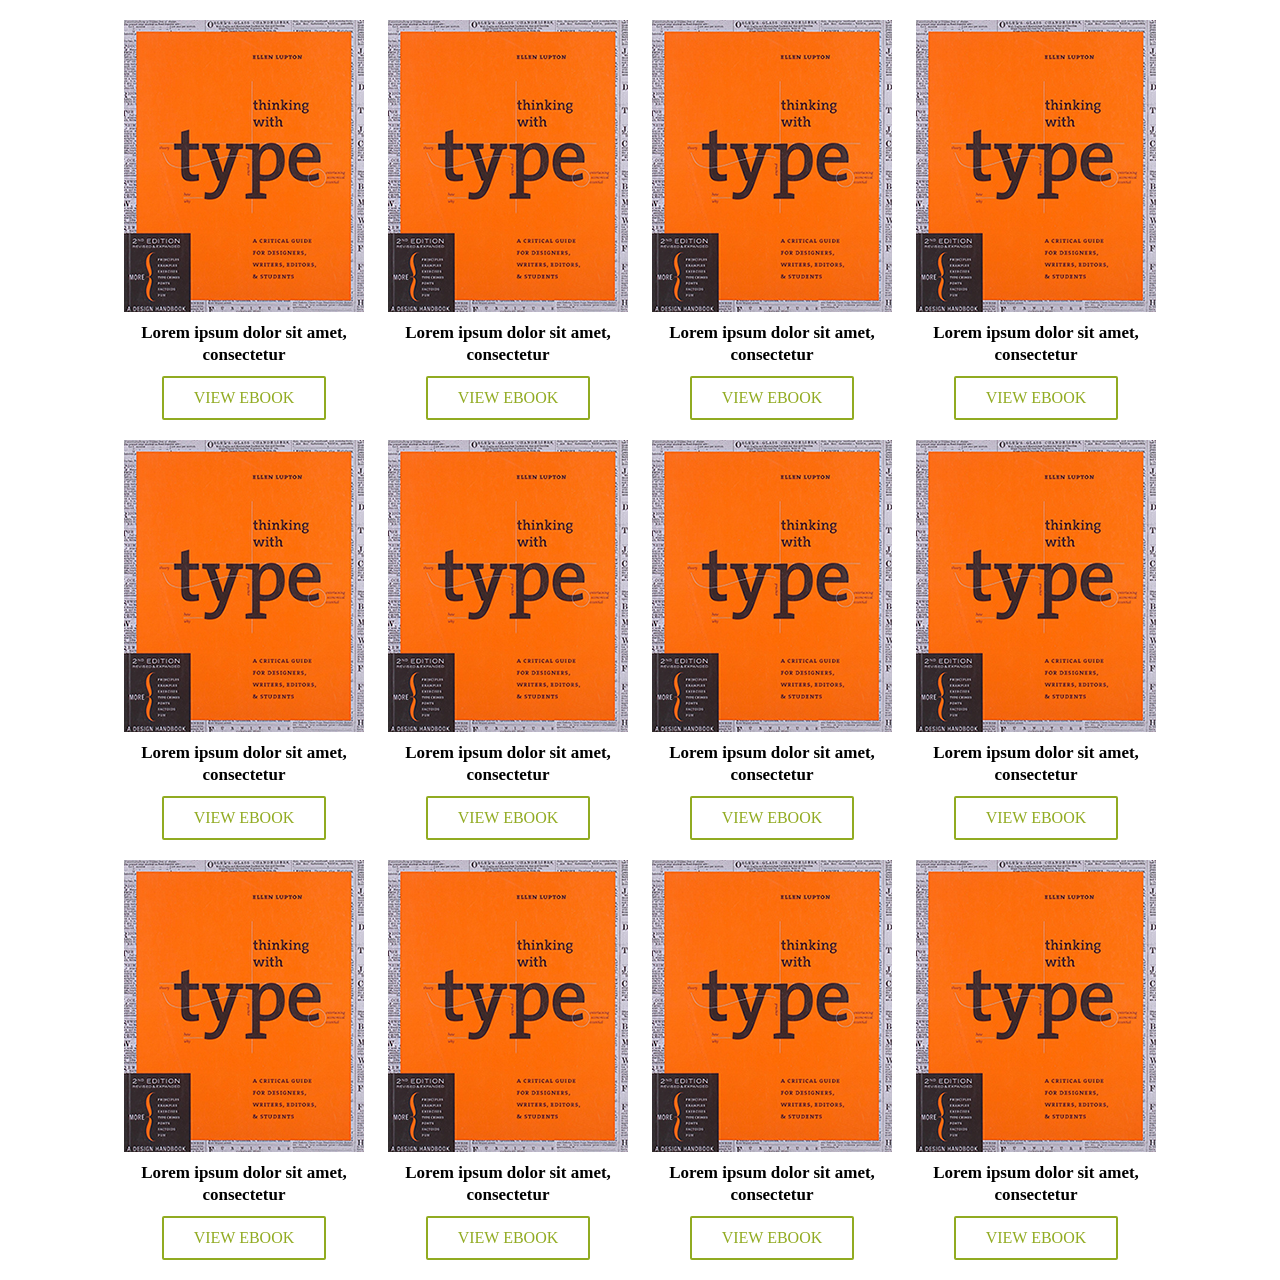
==== index.html @ f0913ddc "Change name of HTML file ebook.html become index.html" ====
<!DOCTYPE html>
<html>
<head>
    <title>Ebook Layout</title>

    <link rel="stylesheet" href="style.css">
</head>
<body>

<div class="dr-ebook-container">
    <div class="dr-ebook-table">

            <div class="ebook-list">
                <img src="image-demo.jpg" alt="">
                <h4 class="ebook-title">
                    Lorem ipsum dolor sit amet, consectetur
                </h4>
                <a href="#" class="dr-link">View Ebook</a>
            </div>
            <div class="ebook-list">
                <img src="image-demo.jpg" alt="">
                <h4 class="ebook-title">
                    Lorem ipsum dolor sit amet, consectetur
                </h4>
                <a href="#" class="dr-link">View Ebook</a>
            </div>
            <div class="ebook-list">
                <img src="image-demo.jpg" alt="">
                <h4 class="ebook-title">
                    Lorem ipsum dolor sit amet, consectetur
                </h4>
                <a href="#" class="dr-link">View Ebook</a>
            </div>
            <div class="ebook-list">
                <img src="image-demo.jpg" alt="">
                <h4 class="ebook-title">
                    Lorem ipsum dolor sit amet, consectetur
                </h4>
                <a href="#" class="dr-link">View Ebook</a>
            </div>

    </div><!-- end dr-ebook-table -->
    <div class="dr-ebook-table">

            <div class="ebook-list">
                <img src="image-demo.jpg" alt="">
                <h4 class="ebook-title">
                    Lorem ipsum dolor sit amet, consectetur
                </h4>
                <a href="#" class="dr-link">View Ebook</a>
            </div>
            <div class="ebook-list">
                <img src="image-demo.jpg" alt="">
                <h4 class="ebook-title">
                    Lorem ipsum dolor sit amet, consectetur
                </h4>
                <a href="#" class="dr-link">View Ebook</a>
            </div>
            <div class="ebook-list">
                <img src="image-demo.jpg" alt="">
                <h4 class="ebook-title">
                    Lorem ipsum dolor sit amet, consectetur
                </h4>
                <a href="#" class="dr-link">View Ebook</a>
            </div>
            <div class="ebook-list">
                <img src="image-demo.jpg" alt="">
                <h4 class="ebook-title">
                    Lorem ipsum dolor sit amet, consectetur
                </h4>
                <a href="#" class="dr-link">View Ebook</a>
            </div>

    </div><!-- end dr-ebook-table -->
    <div class="dr-ebook-table">

            <div class="ebook-list">
                <img src="image-demo.jpg" alt="">
                <h4 class="ebook-title">
                    Lorem ipsum dolor sit amet, consectetur
                </h4>
                <a href="#" class="dr-link">View Ebook</a>
            </div>
            <div class="ebook-list">
                <img src="image-demo.jpg" alt="">
                <h4 class="ebook-title">
                    Lorem ipsum dolor sit amet, consectetur
                </h4>
                <a href="#" class="dr-link">View Ebook</a>
            </div>
            <div class="ebook-list">
                <img src="image-demo.jpg" alt="">
                <h4 class="ebook-title">
                    Lorem ipsum dolor sit amet, consectetur
                </h4>
                <a href="#" class="dr-link">View Ebook</a>
            </div>
            <div class="ebook-list">
                <img src="image-demo.jpg" alt="">
                <h4 class="ebook-title">
                    Lorem ipsum dolor sit amet, consectetur
                </h4>
                <a href="#" class="dr-link">View Ebook</a>
            </div>

    </div><!-- end dr-ebook-table -->
</div><!-- end container -->

</body>
</html>
---- style.css ----
/* http://meyerweb.com/eric/tools/css/reset/
   v2.0 | 20110126
   License: none (public domain)
*/

html, body, div, span, applet, object, iframe,
h1, h2, h3, h4, h5, h6, p, blockquote, pre,
a, abbr, acronym, address, big, cite, code,
del, dfn, em, img, ins, kbd, q, s, samp,
small, strike, strong, sub, sup, tt, var,
b, u, i, center,
dl, dt, dd, ol, ul, li,
fieldset, form, label, legend,
table, caption, tbody, tfoot, thead, tr, th, td,
article, aside, canvas, details, embed,
figure, figcaption, footer, header, hgroup,
menu, nav, output, ruby, section, summary,
time, mark, audio, video {
    margin: 0;
    padding: 0;
    border: 0;
    font-size: 100%;
    font: inherit;
    vertical-align: baseline;
}
/* HTML5 display-role reset for older browsers */
article, aside, details, figcaption, figure,
footer, header, hgroup, menu, nav, section {
    display: block;
}
body {
    line-height: 1;
}
ol, ul {
    list-style: none;
}
blockquote, q {
    quotes: none;
}
blockquote:before, blockquote:after,
q:before, q:after {
    content: '';
    content: none;
}
table {
    border-collapse: collapse;
    border-spacing: 0;
}


/* ==========================================================================
   MY CSS
   ========================================================================== */

    .dr-ebook-container {
        width: 1200px;
        margin: 20px auto;
    }

    .dr-ebook-table {
        width: 100%;
        text-align: center;
        margin-bottom: 20px;
    }

    .ebook-list {
        display: inline-block;
        padding-left: 20px;
        width: 240px;
    }

    .ebook-list:nth-child(1) {
        padding-left: 0;
    }

    .ebook-list img {
        display: block;
        width: 100%;
    }

    .ebook-list .ebook-title {
        line-height: 22px;
        font-size: 17px;
        font-weight: bold;
        margin: 10px;
    }

    .dr-link {
        display: inline-block;
        line-height: 40px;
        padding: 0 30px;
        text-transform: uppercase;
        text-decoration: none;

        border: 2px solid #91ab21;
        color: #91ab21;

        -webkit-border-radius: 2px;
        -moz-border-radius: 2px;
        -o-border-radius: 2px;
        border-radius: 2px;

        -webkit-transition: all 0.5s ease-in-out 0s;
        -moz-transition: all 0.5s ease-in-out 0s;
        -o-transition: all 0.5s ease-in-out 0s;
        transition: all 0.5s ease-in-out 0s;
    }

    .dr-link:hover {
        color: #fff;
        background-color: #91ab21;
    }
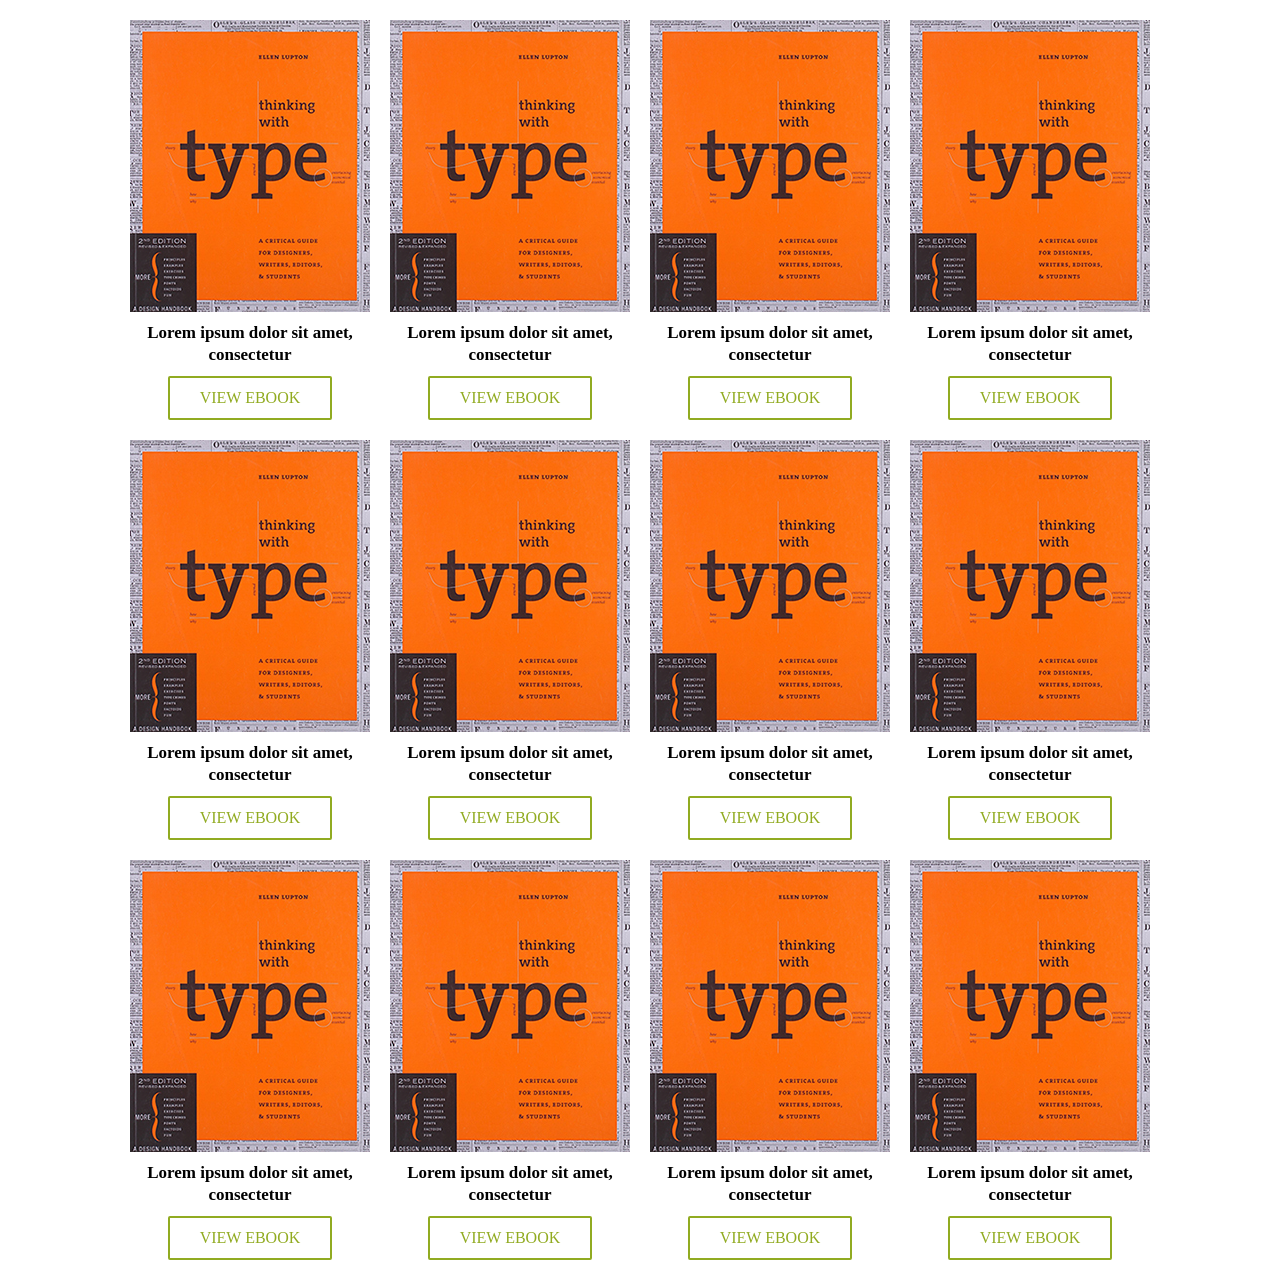
==== commit 1b784fde: "Edit First Time" ====
--- a/index.html
+++ b/index.html
@@ -8,6 +8,39 @@
 <body>
 
 <div class="dr-ebook-container">
+
+    <div class="dr-ebook-table">
+            <div class="ebook-list">
+                <img src="image-demo.jpg" alt="">
+                <h4 class="ebook-title">
+                    Lorem ipsum dolor sit amet, consectetur
+                </h4>
+                <a href="#" class="dr-link">View Ebook</a>
+            </div>
+            <div class="ebook-list">
+                <img src="image-demo.jpg" alt="">
+                <h4 class="ebook-title">
+                    Lorem ipsum dolor sit amet, consectetur
+                </h4>
+                <a href="#" class="dr-link">View Ebook</a>
+            </div>
+            <div class="ebook-list">
+                <img src="image-demo.jpg" alt="">
+                <h4 class="ebook-title">
+                    Lorem ipsum dolor sit amet, consectetur
+                </h4>
+                <a href="#" class="dr-link">View Ebook</a>
+            </div>
+            <div class="ebook-list">
+                <img src="image-demo.jpg" alt="">
+                <h4 class="ebook-title">
+                    Lorem ipsum dolor sit amet, consectetur
+                </h4>
+                <a href="#" class="dr-link">View Ebook</a>
+            </div>
+            <div class="clear-fix"></div>
+    </div><!-- end dr-ebook-table -->
+
     <div class="dr-ebook-table">
 
             <div class="ebook-list">
@@ -38,8 +71,9 @@
                 </h4>
                 <a href="#" class="dr-link">View Ebook</a>
             </div>
+            <div class="clear-fix"></div>
+    </div><!-- end dr-ebook-table -->
 
-    </div><!-- end dr-ebook-table -->
     <div class="dr-ebook-table">
 
             <div class="ebook-list">
@@ -70,40 +104,9 @@
                 </h4>
                 <a href="#" class="dr-link">View Ebook</a>
             </div>
+            <div class="clear-fix"></div>
+    </div><!-- end dr-ebook-table -->
 
-    </div><!-- end dr-ebook-table -->
-    <div class="dr-ebook-table">
-
-            <div class="ebook-list">
-                <img src="image-demo.jpg" alt="">
-                <h4 class="ebook-title">
-                    Lorem ipsum dolor sit amet, consectetur
-                </h4>
-                <a href="#" class="dr-link">View Ebook</a>
-            </div>
-            <div class="ebook-list">
-                <img src="image-demo.jpg" alt="">
-                <h4 class="ebook-title">
-                    Lorem ipsum dolor sit amet, consectetur
-                </h4>
-                <a href="#" class="dr-link">View Ebook</a>
-            </div>
-            <div class="ebook-list">
-                <img src="image-demo.jpg" alt="">
-                <h4 class="ebook-title">
-                    Lorem ipsum dolor sit amet, consectetur
-                </h4>
-                <a href="#" class="dr-link">View Ebook</a>
-            </div>
-            <div class="ebook-list">
-                <img src="image-demo.jpg" alt="">
-                <h4 class="ebook-title">
-                    Lorem ipsum dolor sit amet, consectetur
-                </h4>
-                <a href="#" class="dr-link">View Ebook</a>
-            </div>
-
-    </div><!-- end dr-ebook-table -->
 </div><!-- end container -->
 
 </body>
--- a/style.css
+++ b/style.css
@@ -47,6 +47,9 @@
     border-spacing: 0;
 }
 
+.clear-fix {
+    clear: both;
+}
 
 /* ==========================================================================
    MY CSS
@@ -58,13 +61,13 @@
     }
 
     .dr-ebook-table {
-        width: 100%;
+        width: 85%;
         text-align: center;
-        margin-bottom: 20px;
+        margin: 0 auto 20px;
     }
 
     .ebook-list {
-        display: inline-block;
+        float: left;
         padding-left: 20px;
         width: 240px;
     }
